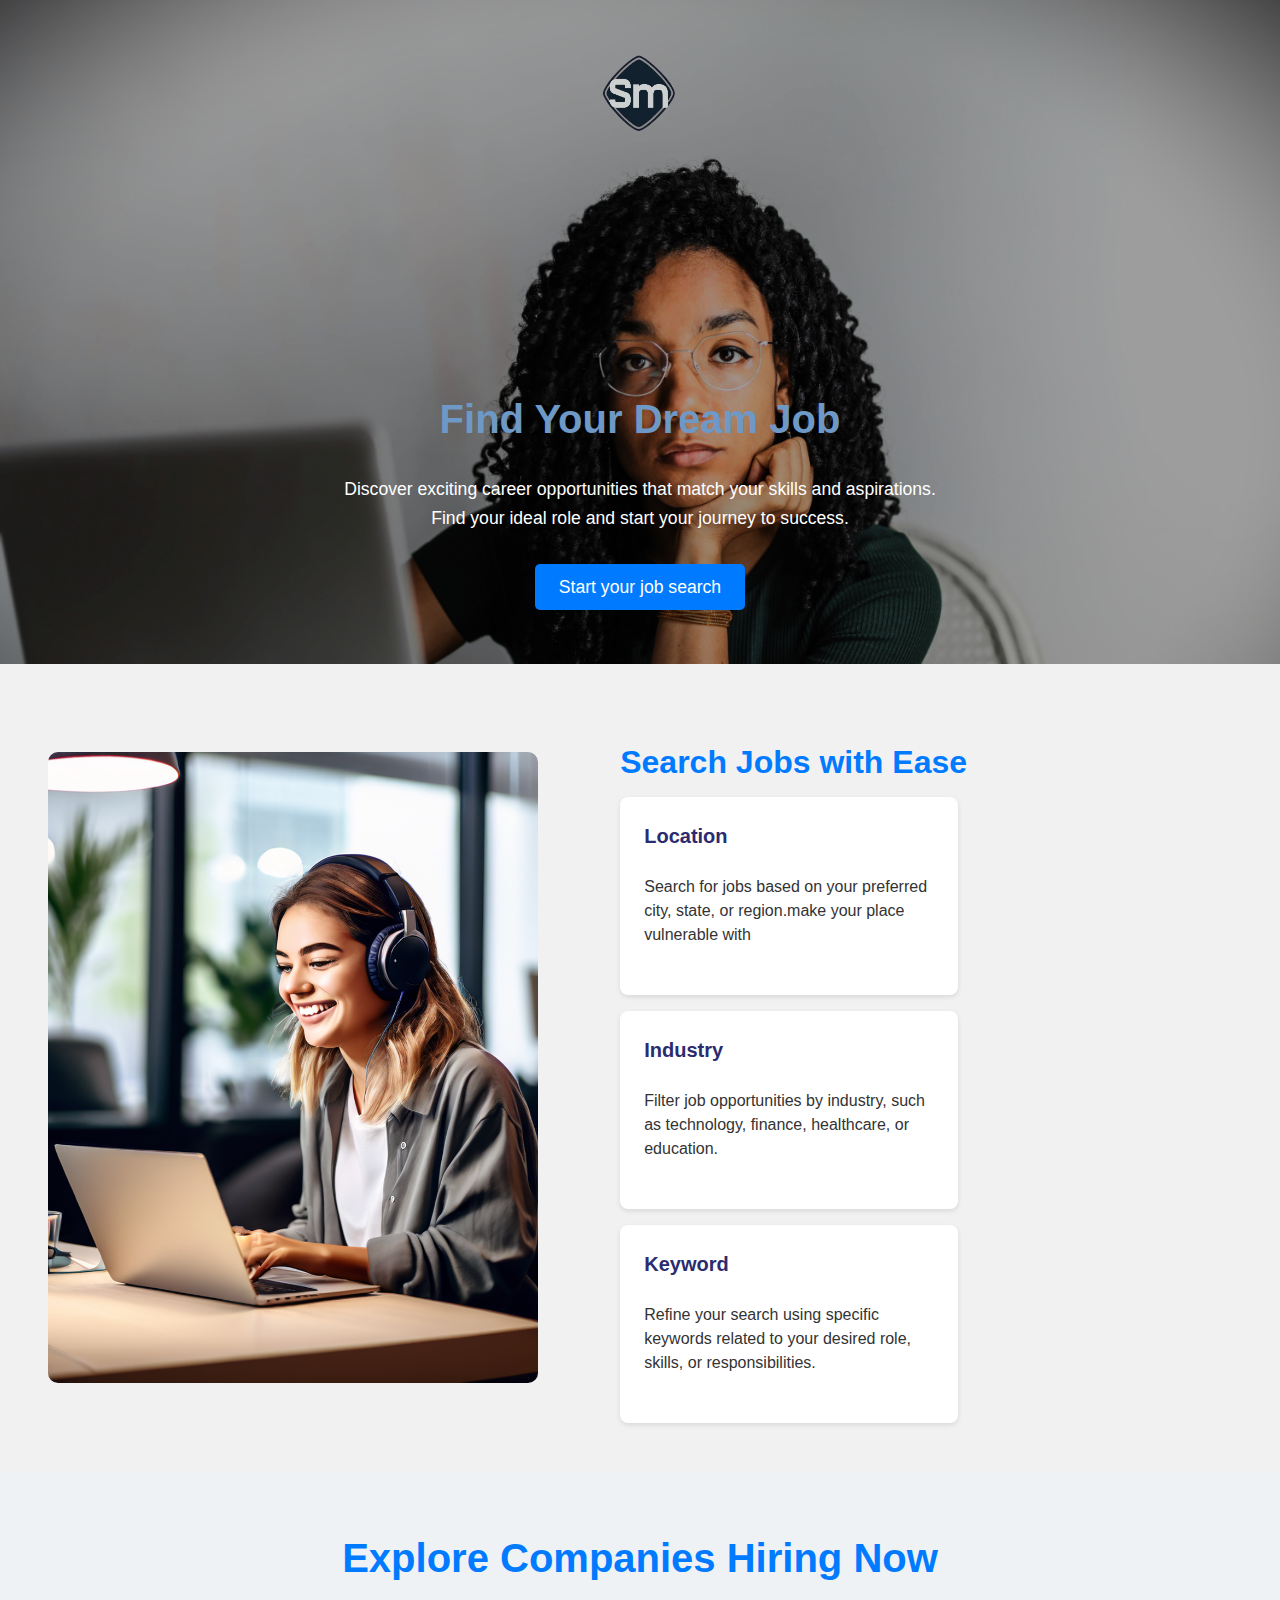
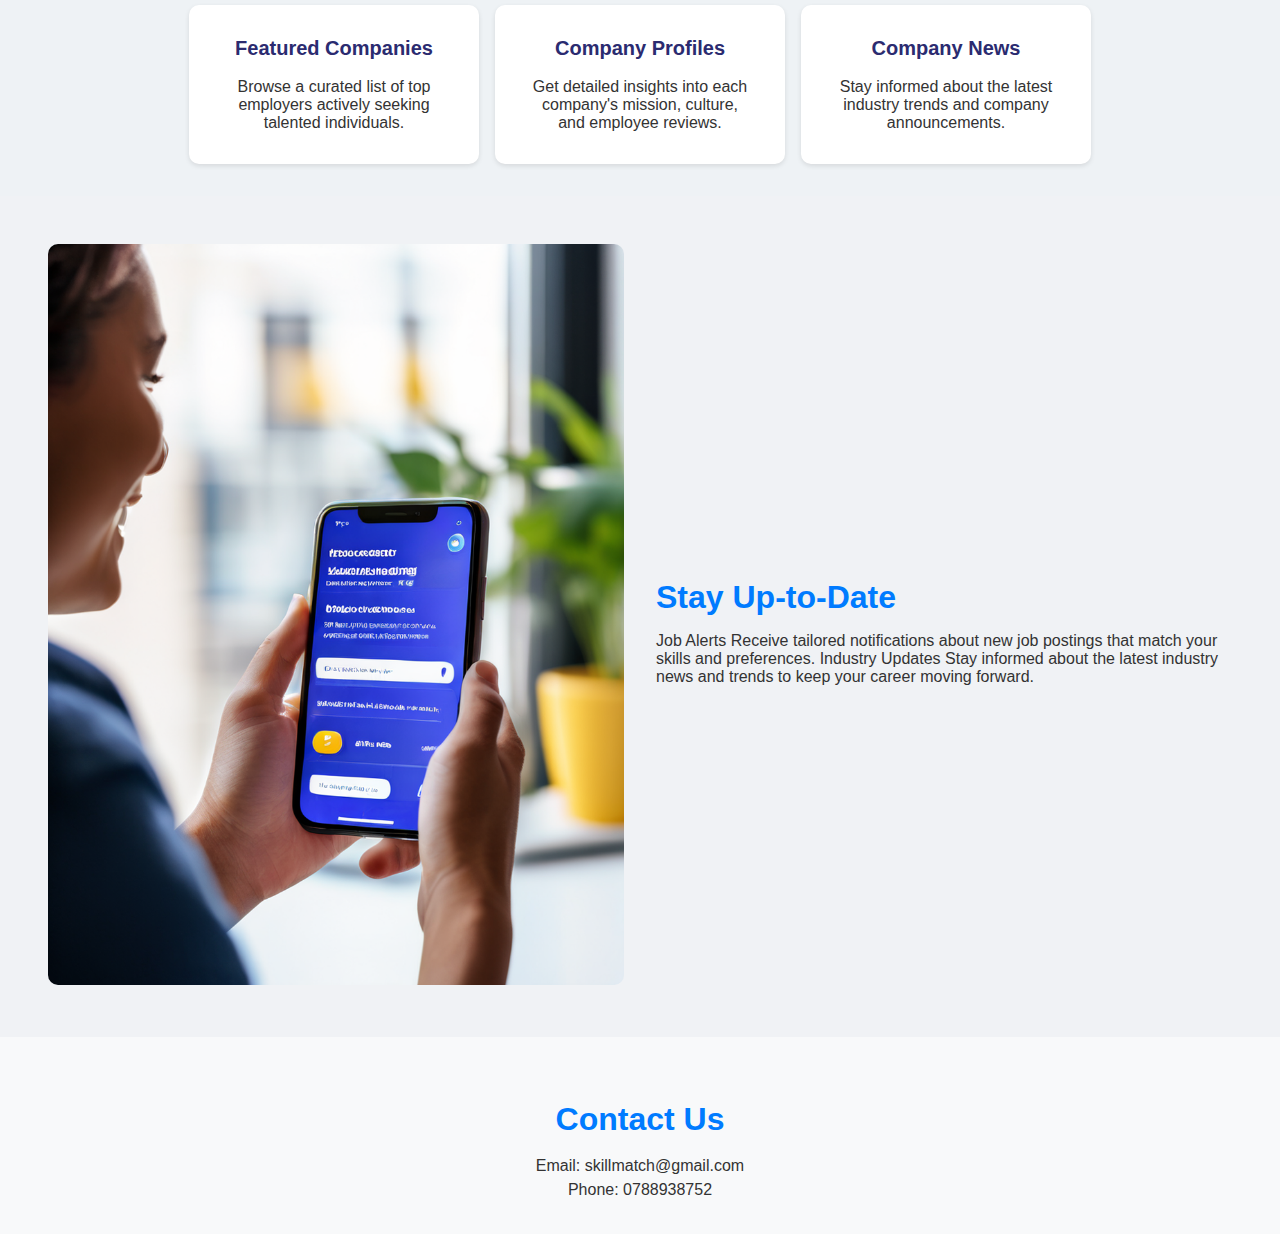
==== landing page/index.html @ b08e0696 "Add files via upload" ====
<!doctype html>
<html lang="en">
  <head>
    <meta charset="utf-8">
    <meta name="viewport" content="width=device-width, initial-scale=1.0">
    <title>skillsMatch</title>
    <link rel="icon" href="./images/logo.png" type="image/png">
    <link rel="stylesheet" href="styles.css">
  </head>
<body>
    <section id="section1">
        <img src="./images/logo.png" alt="logo" width="80px" height="80px">
        <h2>Find Your Dream Job</h2>
        <p style="color: white;">Discover exciting career opportunities 
            that match your skills and aspirations. 
            Find your ideal role and start your 
            journey to success.</p>
        <a href="./login.html"><button>Start your job search</button></a>
    </section>
    <section id="section2">
        <div class="img">
            <img src="./images/img1.jpg" alt="">
        </div>
        <div class="box">
            <h3>Search Jobs with Ease</h3>
            <div class="card">
               <span>Location</span><br><br>
                Search for jobs based on your preferred city, state, or region.make your place vulnerable with 

            </div>
            <div class="card">
                <span>Industry</span><br><br>
                Filter job opportunities by industry, such as technology, finance, healthcare, or education.
            </div>
            <div class="card">
                <span>Keyword</span><br><br>
                Refine your search using specific keywords related to your desired role, skills, or responsibilities.
            </div>
            
        </div>

    </section>

    <section id="section3">
        <h2>Explore Companies Hiring Now</h2>
        <div class="box-2">
            <div class="card2">
                <span>Featured Companies</span><br><br>

                Browse a curated list of top employers actively seeking talented individuals.
            </div>

            <div class="card2">
                <span>Company Profiles</span><br><br>

                Get detailed insights into each company's mission, culture, and employee reviews.
            </div>

            <div class="card2">
                <span>Company News</span><br><br>

               Stay informed about the latest industry trends and company announcements.
            </div>


        </div>

    </section>

    <section id="section4">
        <div>
            <img src="./images/img2.jpg" alt="">
        </div>
        <div>
            <h3>Stay Up-to-Date</h3>
            <p>Job Alerts

                Receive tailored notifications about new job postings that match your skills and preferences.<br><br>
                Industry Updates<br>

                Stay informed about the latest industry news and trends to keep your career moving forward.
            </p>
        </div>

    </section>

    <section id="section5">
        <h3>Contact Us</h3>
        <p>
            Email:

skillmatch@gmail.com<br>

Phone:

0788938752
        </p>

    </section>
</body>
---- landing page/styles.css ----
/* General styles */
body {
    font-family: Arial, sans-serif;
    margin: 0;
    padding: 0;
    box-sizing: border-box;
}

#section1 {
    display: flex;
    flex-direction: column;
    align-items: center;
    justify-content: center;
    text-align: center;
    padding: 2rem;
    background-color: #f8f9fa; /* Light gray background */
    color: #333; /* Dark text color */
    min-height: 60vh;
    background-image: url(./images/background.jpg);
    background-size: cover;
    background-repeat: no-repeat;
    height: 600px;
}

#section1 img{
    margin-bottom: 230px;
}

#section1 h2 {
    font-size: 2.5rem;
    margin-bottom: 1rem;
    color: #6e98c5; /* Blue color for the heading */
}

#section1 p {
    font-size: 1.1rem;
    margin-bottom: 2rem;
    max-width: 600px;
    line-height: 1.6;
}

#section1 button {
    padding: 0.8rem 1.5rem;
    font-size: 1.1rem;
    background-color: #007bff;
    color: #fff;
    border: none;
    border-radius: 5px;
    cursor: pointer;
    transition: background-color 0.3s ease;
}

#section1 button:hover {
    background-color: #0056b3; /* Darker blue on hover */
}


#section2 {
    display: flex;
    justify-content: space-between;
    padding: 2rem;
    background-color: #f1f1f1;
    color: #333;
}

#section2 .img {
    flex: 1 1 40%;
    display: flex;
    justify-content: center;
    align-items: center;
    padding: 1rem;
}

#section2 .img img {
    max-width: 100%;
    height: auto;
    border-radius: 10px;
}

#section2 .box {
    flex: 1 1 50%;
    padding: 1rem;
    text-align: left;
    margin-left: 50px;
}

#section2 h3 {
    font-size: 2rem;
    margin-bottom: 1rem;
    color: #007bff;
}

#section2 .card {
    background-color: #ffffff;
    border-radius: 8px;
    box-shadow: 0 2px 5px rgba(0, 0, 0, 0.1);
    padding: 1.5rem;
    margin-bottom: 1rem;
    font-size: 1rem;
    line-height: 1.5;
    width: 290px;
    height: 150px;
}

#section2 .card span{
    color: rgb(43, 43, 112);
    font-size: 20px;
    font-weight: bold;
}

#section2 .card:last-child {
    margin-bottom: 0;
}


#section3 {
    padding: 2rem;
    background-color: #eef2f5;
    text-align: center;
    color: #333;
}

#section3 h2 {
    font-size: 2.5rem;
    margin-bottom: 1.5rem;
    color: #007bff; /* Blue color for the heading */
}

.box-2 {
    display: flex;
    flex-wrap: wrap;
    justify-content: center;
    gap: 1rem;

}


#section3 .card2 span{
    color: rgb(43, 43, 112);
    font-size: 20px;
    font-weight: bold;
}

.card2 {
    background-color: #ffffff;
    border-radius: 10px;
    box-shadow: 0 2px 5px rgba(0, 0, 0, 0.1);
    padding: 2rem;
    width: calc(33.333% - 2rem); /* Responsive three-column layout */
    box-sizing: border-box;
    transition: transform 0.3s ease, box-shadow 0.3s ease;
    width: 290px;
}

.card2:hover {
    transform: translateY(-5px);
    box-shadow: 0 4px 10px rgba(0, 0, 0, 0.15);
}




#section4 {
    display: flex;
    align-items: center;
    justify-content: center;
    flex-wrap: wrap;
    padding: 2rem;
    background-color: #f0f2f5;
    color: #333;
}

#section4 > div {
    flex: 1 1 45%;
    padding: 1rem;
    text-align: left;
}

#section4 img {
    max-width: 100%;
    height: auto;
    border-radius: 10px;
}

#section4 h3 {
    font-size: 2rem;
    color: #007bff; /* Blue color for the heading */
    margin-bottom: 1rem;
}

#section4 p {
    font-size: 1rem;
    margin: 0;
}

#section4 p br {
    display: none; /* Hide line breaks for better formatting */
}



#section5 {
    padding: 2rem;
    background-color: #f8f9fa;
    text-align: center;
    color: #333;
}

#section5 h3 {
    font-size: 2rem;
    color: #007bff; /* Blue color for the heading */
    margin-bottom: 1rem;
}

#section5 p {
    font-size: 1rem;
    line-height: 1.5;
    margin: 0 auto;
    max-width: 500px;
}

#section5 p span {
    display: block;
    margin-top: 0.5rem;
}

/* Responsive styles */
@media (max-width: 768px) {
    #section5 h3 {
        font-size: 1.8rem;
    }

    #section5 p {
        font-size: 0.95rem;
    }
}

@media (max-width: 480px) {
    #section5 h3 {
        font-size: 1.6rem;
    }

    #section5 p {
        font-size: 0.9rem;
        padding: 0 1rem;
    }
}



/* Responsive styles */
@media (max-width: 768px) {
    #section4 {
        flex-direction: column;
        text-align: center;
        padding: 1rem;
    }

    #section4 > div {
        flex: 1 1 100%;
    }

    #section4 p br {
        display: block; /* Show line breaks on smaller screens */
    }
}

@media (max-width: 480px) {
    #section4 h3 {
        font-size: 1.6rem;
    }

    #section4 p {
        font-size: 0.9rem;
    }
}



/* Responsive styles */
@media (max-width: 1024px) {
    .card2 {
        width: calc(50% - 2rem); /* Two-column layout on tablets */
    }
}

@media (max-width: 768px) {
    #section3 h2 {
        font-size: 2rem;
    }

    .card2 {
        width: calc(100% - 2rem); /* Single-column layout on mobile */
        padding: 1.5rem;
    }
}

@media (max-width: 480px) {
    #section3 h2 {
        font-size: 1.8rem;
    }

    .card2 {
        padding: 1rem;
    }
}




/* Responsive styles */
@media (max-width: 768px) {
    #section2 {
        flex-direction: column;
        padding: 1rem;
    }

    #section2 .img, #section2 .box {
        flex: 1 1 100%;
        text-align: center;
    }

    #section2 h3 {
        font-size: 1.8rem;
    }

    #section2 .card {
        font-size: 0.9rem;
        padding: 1rem;
    }
}

@media (max-width: 480px) {
    #section2 h3 {
        font-size: 1.6rem;
    }

    #section2 .card {
        font-size: 0.85rem;
        padding: 0.8rem;
    }
}







/* Responsive styles */
@media (max-width: 768px) {
    #section1 h2 {
        font-size: 2rem;
    }

    #section1 p {
        font-size: 1rem;
    }

    #section1 button {
        font-size: 1rem;
        padding: 0.6rem 1.2rem;
    }
}

@media (max-width: 480px) {
    #section1 {
        padding: 1.5rem;
    }

    #section1 h2 {
        font-size: 1.8rem;
    }

    #section1 p {
        font-size: 0.9rem;
    }

    #section1 button {
        font-size: 0.9rem;
        padding: 0.5rem 1rem;
    }
}
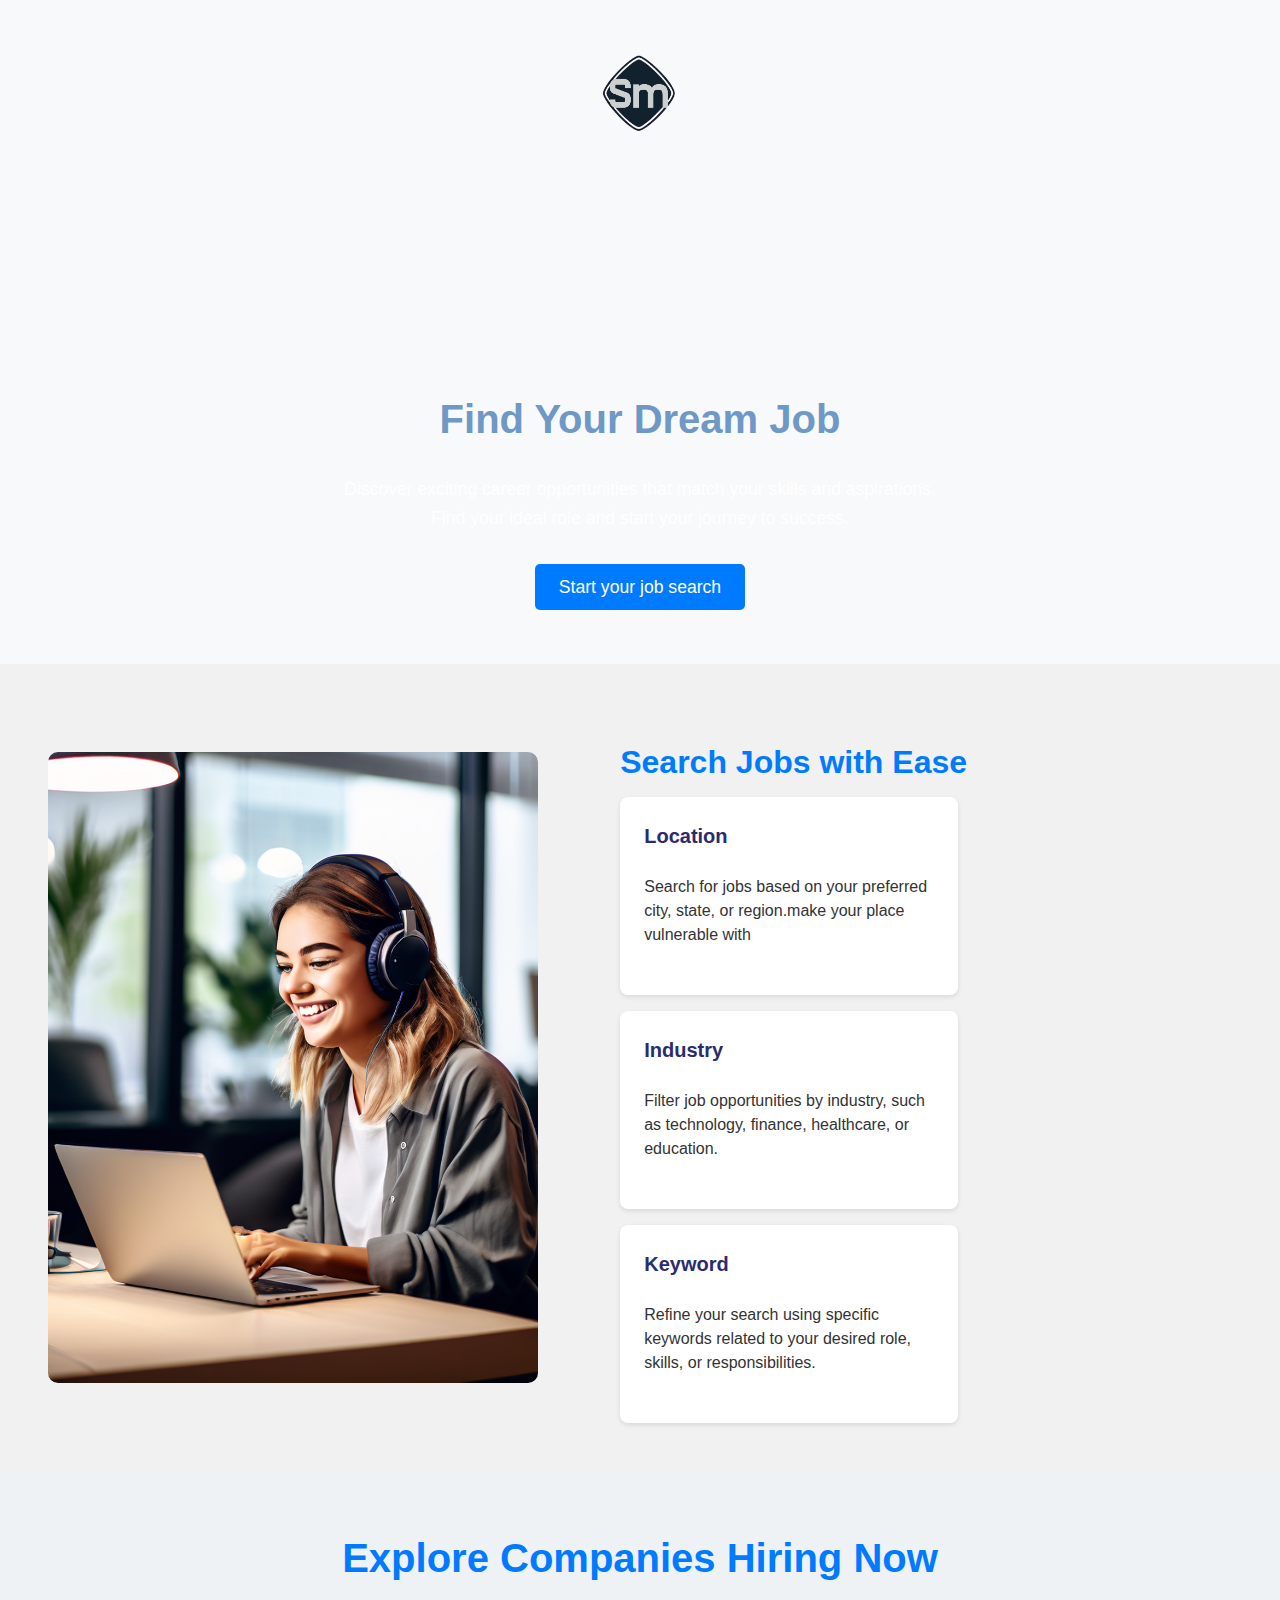
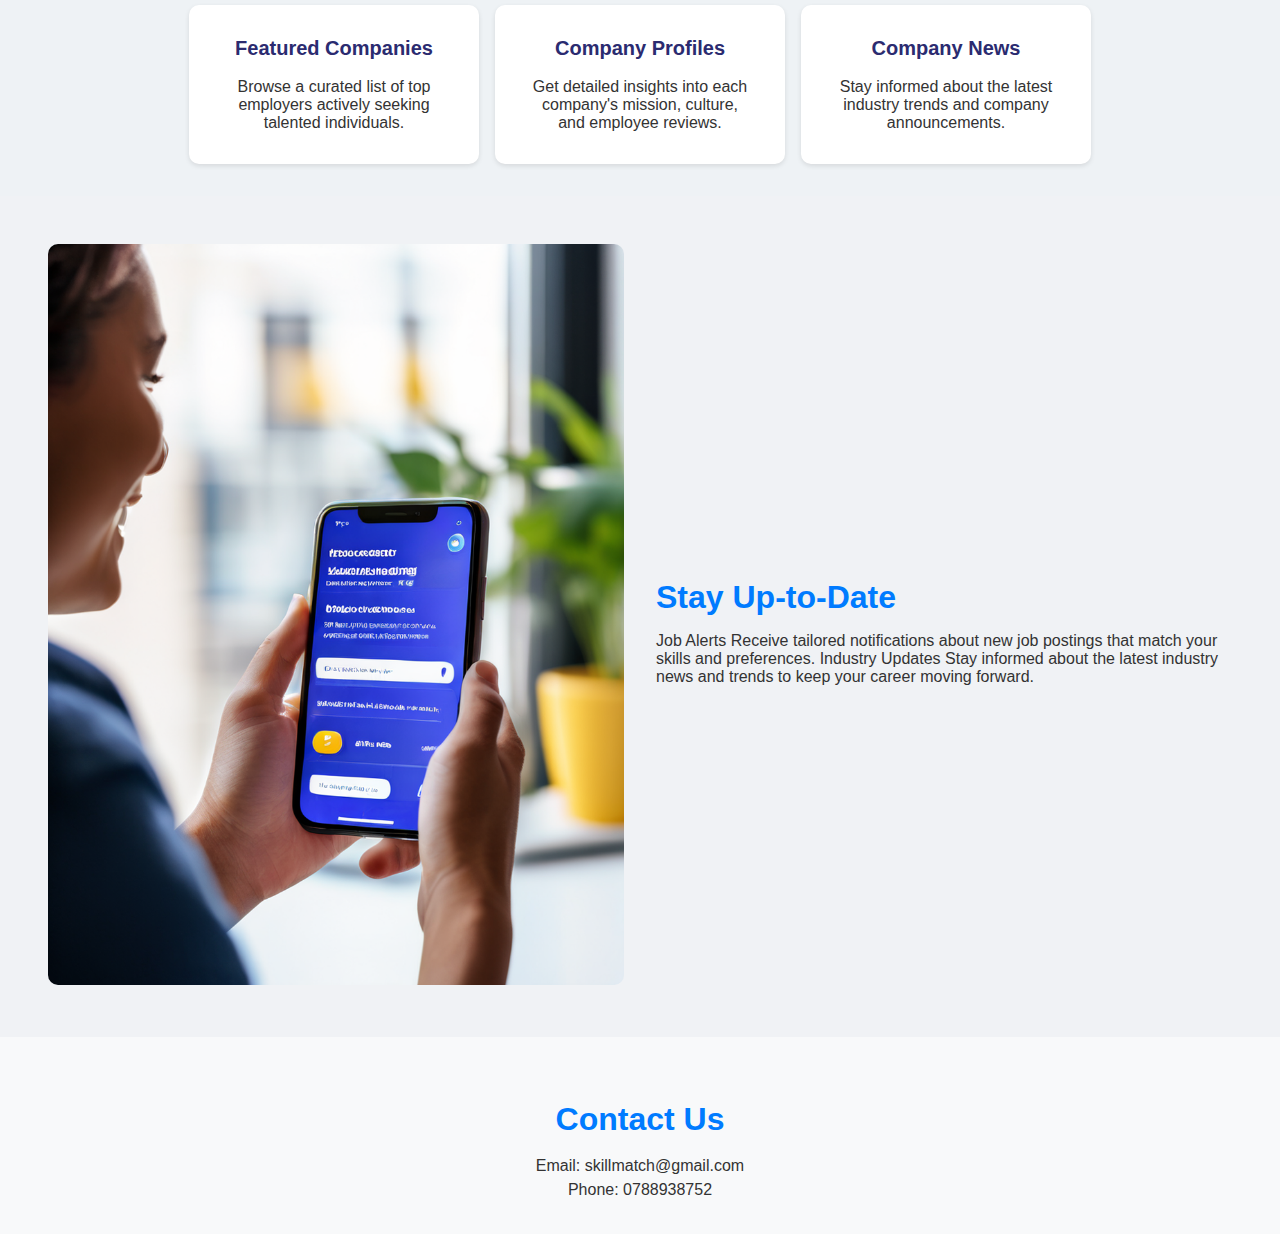
==== commit d6cf1549: "Add files via upload" ====
--- a/landing page/index.html
+++ b/landing page/index.html
@@ -5,7 +5,7 @@
     <meta name="viewport" content="width=device-width, initial-scale=1.0">
     <title>skillsMatch</title>
     <link rel="icon" href="./images/logo.png" type="image/png">
-    <link rel="stylesheet" href="styles.css">
+    <link rel="stylesheet" href="./style/styles.css">
   </head>
 <body>
     <section id="section1">
--- a/landing page/style/styles.css
+++ b/landing page/style/styles.css
@@ -0,0 +1,383 @@
+/* General styles */
+body {
+    font-family: Arial, sans-serif;
+    margin: 0;
+    padding: 0;
+    box-sizing: border-box;
+}
+
+#section1 {
+    display: flex;
+    flex-direction: column;
+    align-items: center;
+    justify-content: center;
+    text-align: center;
+    padding: 2rem;
+    background-color: #f8f9fa; /* Light gray background */
+    color: #333; /* Dark text color */
+    min-height: 60vh;
+    background-image: url(./images/background.jpg);
+    background-size: cover;
+    background-repeat: no-repeat;
+    height: 600px;
+}
+
+#section1 img{
+    margin-bottom: 230px;
+}
+
+#section1 h2 {
+    font-size: 2.5rem;
+    margin-bottom: 1rem;
+    color: #6e98c5; /* Blue color for the heading */
+}
+
+#section1 p {
+    font-size: 1.1rem;
+    margin-bottom: 2rem;
+    max-width: 600px;
+    line-height: 1.6;
+}
+
+#section1 button {
+    padding: 0.8rem 1.5rem;
+    font-size: 1.1rem;
+    background-color: #007bff;
+    color: #fff;
+    border: none;
+    border-radius: 5px;
+    cursor: pointer;
+    transition: background-color 0.3s ease;
+}
+
+#section1 button:hover {
+    background-color: #0056b3; /* Darker blue on hover */
+}
+
+
+#section2 {
+    display: flex;
+    justify-content: space-between;
+    padding: 2rem;
+    background-color: #f1f1f1;
+    color: #333;
+}
+
+#section2 .img {
+    flex: 1 1 40%;
+    display: flex;
+    justify-content: center;
+    align-items: center;
+    padding: 1rem;
+}
+
+#section2 .img img {
+    max-width: 100%;
+    height: auto;
+    border-radius: 10px;
+}
+
+#section2 .box {
+    flex: 1 1 50%;
+    padding: 1rem;
+    text-align: left;
+    margin-left: 50px;
+}
+
+#section2 h3 {
+    font-size: 2rem;
+    margin-bottom: 1rem;
+    color: #007bff;
+}
+
+#section2 .card {
+    background-color: #ffffff;
+    border-radius: 8px;
+    box-shadow: 0 2px 5px rgba(0, 0, 0, 0.1);
+    padding: 1.5rem;
+    margin-bottom: 1rem;
+    font-size: 1rem;
+    line-height: 1.5;
+    width: 290px;
+    height: 150px;
+}
+
+#section2 .card span{
+    color: rgb(43, 43, 112);
+    font-size: 20px;
+    font-weight: bold;
+}
+
+#section2 .card:last-child {
+    margin-bottom: 0;
+}
+
+
+#section3 {
+    padding: 2rem;
+    background-color: #eef2f5;
+    text-align: center;
+    color: #333;
+}
+
+#section3 h2 {
+    font-size: 2.5rem;
+    margin-bottom: 1.5rem;
+    color: #007bff; /* Blue color for the heading */
+}
+
+.box-2 {
+    display: flex;
+    flex-wrap: wrap;
+    justify-content: center;
+    gap: 1rem;
+
+}
+
+
+#section3 .card2 span{
+    color: rgb(43, 43, 112);
+    font-size: 20px;
+    font-weight: bold;
+}
+
+.card2 {
+    background-color: #ffffff;
+    border-radius: 10px;
+    box-shadow: 0 2px 5px rgba(0, 0, 0, 0.1);
+    padding: 2rem;
+    width: calc(33.333% - 2rem); /* Responsive three-column layout */
+    box-sizing: border-box;
+    transition: transform 0.3s ease, box-shadow 0.3s ease;
+    width: 290px;
+}
+
+.card2:hover {
+    transform: translateY(-5px);
+    box-shadow: 0 4px 10px rgba(0, 0, 0, 0.15);
+}
+
+
+
+
+#section4 {
+    display: flex;
+    align-items: center;
+    justify-content: center;
+    flex-wrap: wrap;
+    padding: 2rem;
+    background-color: #f0f2f5;
+    color: #333;
+}
+
+#section4 > div {
+    flex: 1 1 45%;
+    padding: 1rem;
+    text-align: left;
+}
+
+#section4 img {
+    max-width: 100%;
+    height: auto;
+    border-radius: 10px;
+}
+
+#section4 h3 {
+    font-size: 2rem;
+    color: #007bff; /* Blue color for the heading */
+    margin-bottom: 1rem;
+}
+
+#section4 p {
+    font-size: 1rem;
+    margin: 0;
+}
+
+#section4 p br {
+    display: none; /* Hide line breaks for better formatting */
+}
+
+
+
+#section5 {
+    padding: 2rem;
+    background-color: #f8f9fa;
+    text-align: center;
+    color: #333;
+}
+
+#section5 h3 {
+    font-size: 2rem;
+    color: #007bff; /* Blue color for the heading */
+    margin-bottom: 1rem;
+}
+
+#section5 p {
+    font-size: 1rem;
+    line-height: 1.5;
+    margin: 0 auto;
+    max-width: 500px;
+}
+
+#section5 p span {
+    display: block;
+    margin-top: 0.5rem;
+}
+
+/* Responsive styles */
+@media (max-width: 768px) {
+    #section5 h3 {
+        font-size: 1.8rem;
+    }
+
+    #section5 p {
+        font-size: 0.95rem;
+    }
+}
+
+@media (max-width: 480px) {
+    #section5 h3 {
+        font-size: 1.6rem;
+    }
+
+    #section5 p {
+        font-size: 0.9rem;
+        padding: 0 1rem;
+    }
+}
+
+
+
+/* Responsive styles */
+@media (max-width: 768px) {
+    #section4 {
+        flex-direction: column;
+        text-align: center;
+        padding: 1rem;
+    }
+
+    #section4 > div {
+        flex: 1 1 100%;
+    }
+
+    #section4 p br {
+        display: block; /* Show line breaks on smaller screens */
+    }
+}
+
+@media (max-width: 480px) {
+    #section4 h3 {
+        font-size: 1.6rem;
+    }
+
+    #section4 p {
+        font-size: 0.9rem;
+    }
+}
+
+
+
+/* Responsive styles */
+@media (max-width: 1024px) {
+    .card2 {
+        width: calc(50% - 2rem); /* Two-column layout on tablets */
+    }
+}
+
+@media (max-width: 768px) {
+    #section3 h2 {
+        font-size: 2rem;
+    }
+
+    .card2 {
+        width: calc(100% - 2rem); /* Single-column layout on mobile */
+        padding: 1.5rem;
+    }
+}
+
+@media (max-width: 480px) {
+    #section3 h2 {
+        font-size: 1.8rem;
+    }
+
+    .card2 {
+        padding: 1rem;
+    }
+}
+
+
+
+
+/* Responsive styles */
+@media (max-width: 768px) {
+    #section2 {
+        flex-direction: column;
+        padding: 1rem;
+    }
+
+    #section2 .img, #section2 .box {
+        flex: 1 1 100%;
+        text-align: center;
+    }
+
+    #section2 h3 {
+        font-size: 1.8rem;
+    }
+
+    #section2 .card {
+        font-size: 0.9rem;
+        padding: 1rem;
+    }
+}
+
+@media (max-width: 480px) {
+    #section2 h3 {
+        font-size: 1.6rem;
+    }
+
+    #section2 .card {
+        font-size: 0.85rem;
+        padding: 0.8rem;
+    }
+}
+
+
+
+
+
+
+
+/* Responsive styles */
+@media (max-width: 768px) {
+    #section1 h2 {
+        font-size: 2rem;
+    }
+
+    #section1 p {
+        font-size: 1rem;
+    }
+
+    #section1 button {
+        font-size: 1rem;
+        padding: 0.6rem 1.2rem;
+    }
+}
+
+@media (max-width: 480px) {
+    #section1 {
+        padding: 1.5rem;
+    }
+
+    #section1 h2 {
+        font-size: 1.8rem;
+    }
+
+    #section1 p {
+        font-size: 0.9rem;
+    }
+
+    #section1 button {
+        font-size: 0.9rem;
+        padding: 0.5rem 1rem;
+    }
+}
